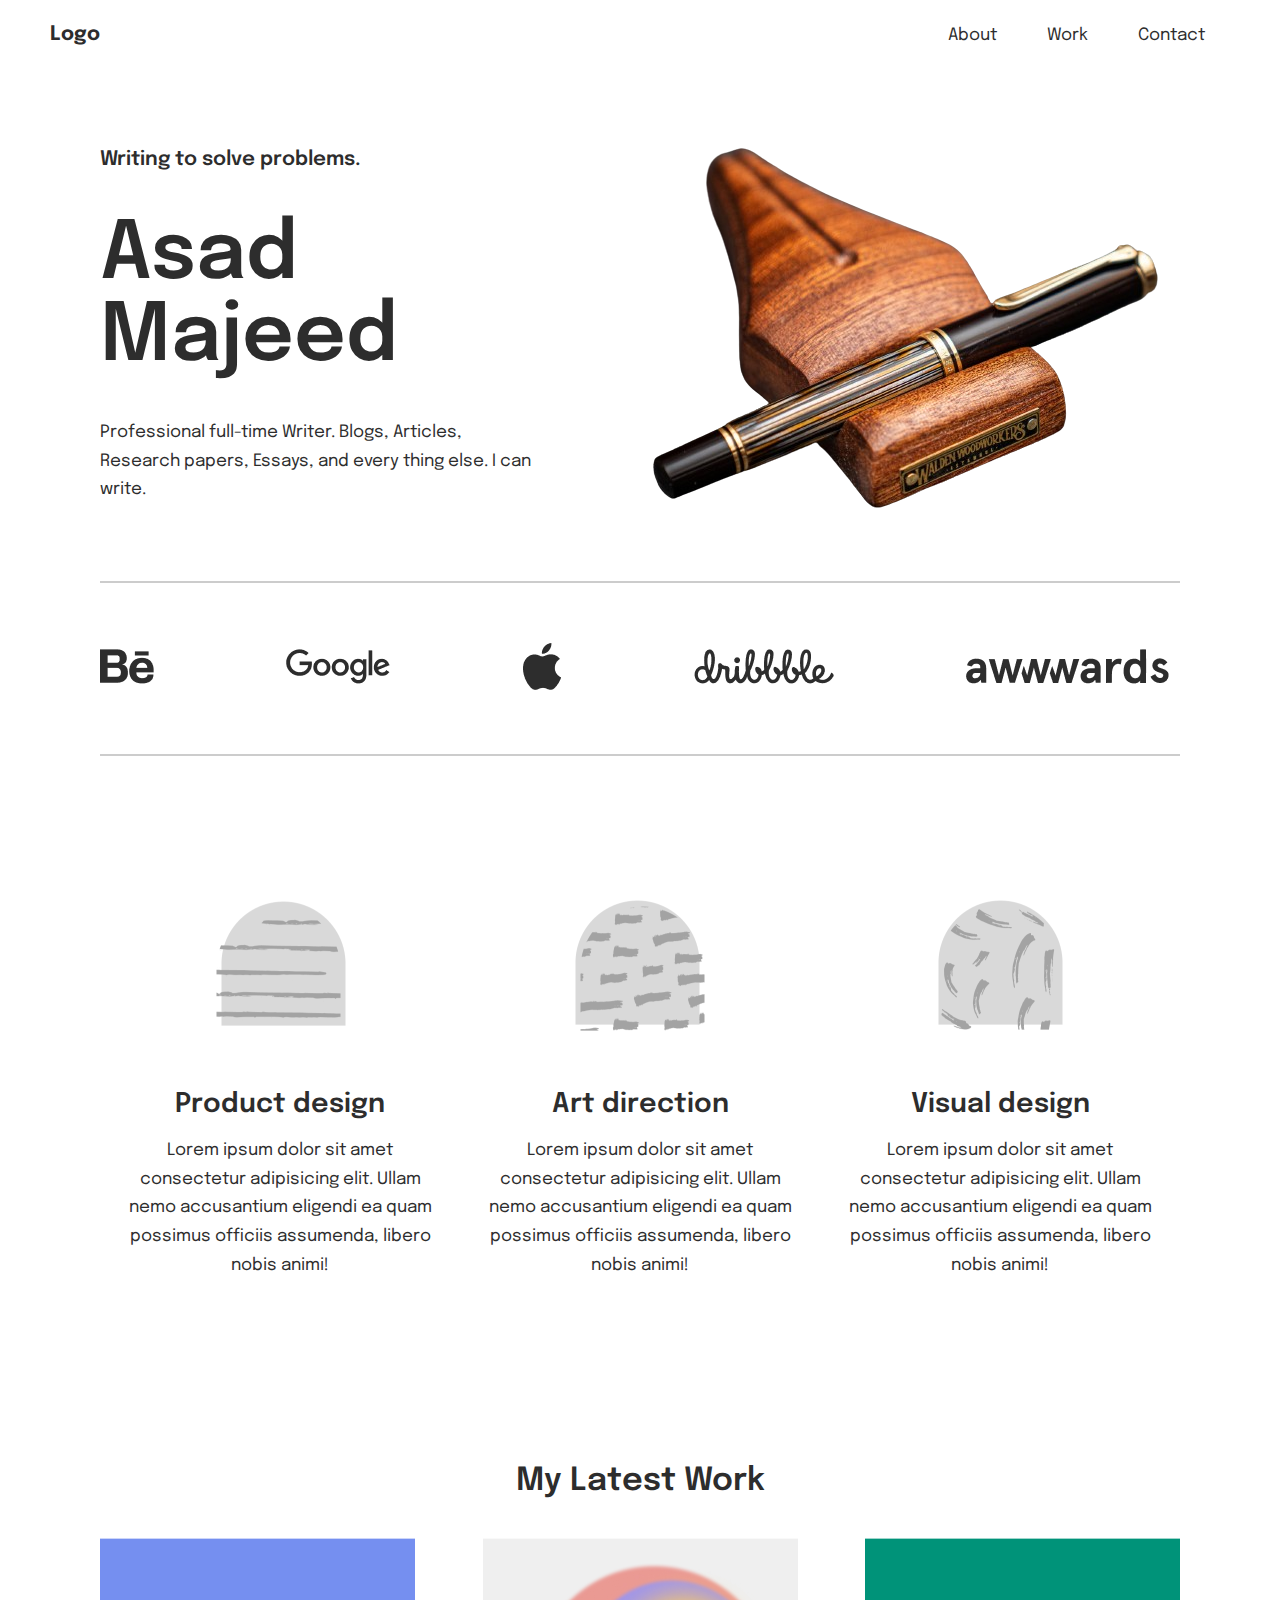
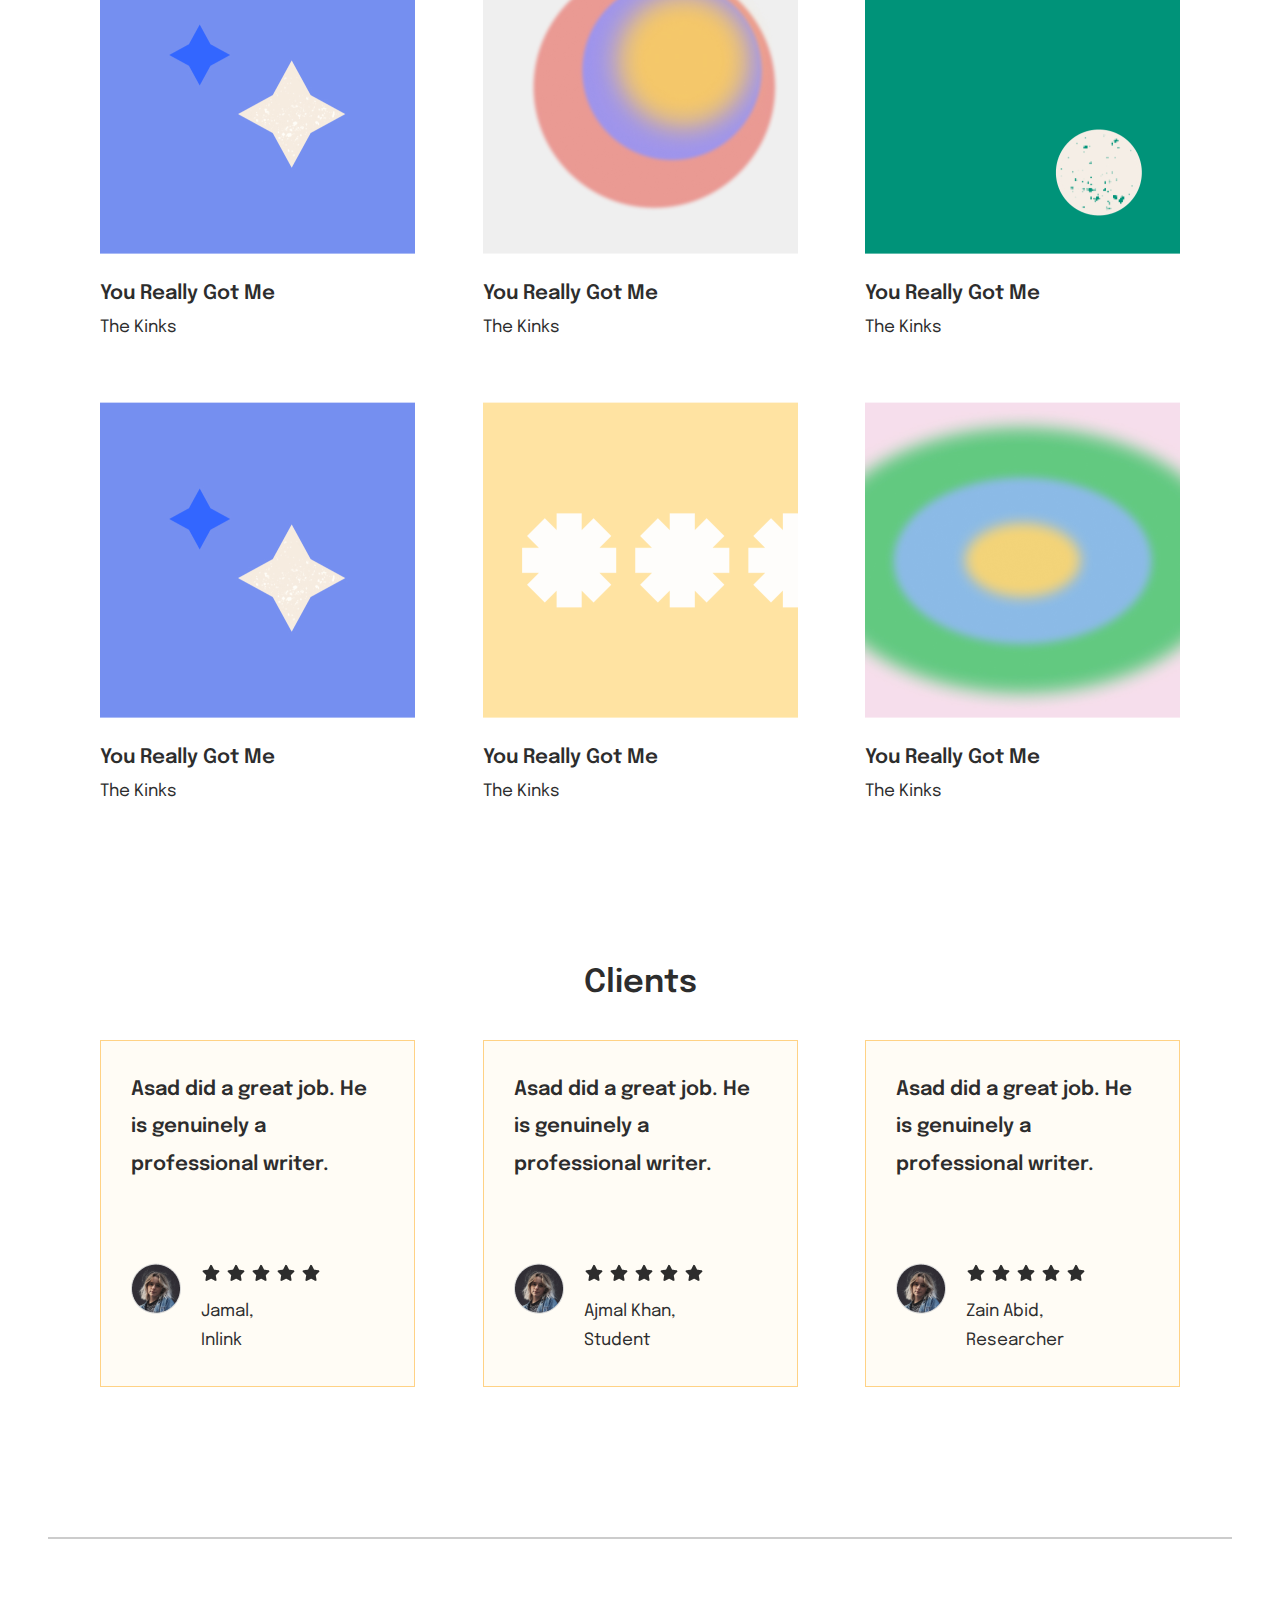
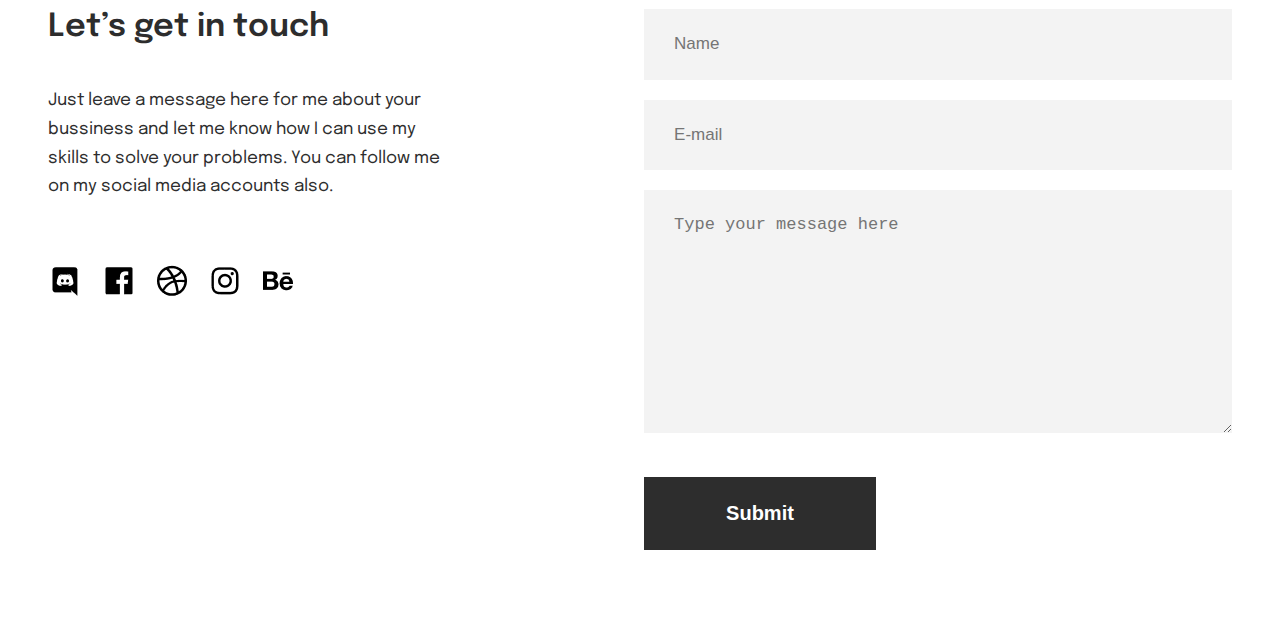
==== index.html @ e64f4160 "first commit" ====
<!DOCTYPE html>
<html lang="en">
<head>
    <meta charset="UTF-8">
    <meta name="viewport" content="width=device-width, initial-scale=1.0">
    <meta name="description" content="">
    <meta name="keywords" content="">

    <!-- Title -->
    <title>Writr Portfolio</title>

    <!-- Style Sheets -->
    <link rel="stylesheet" href="style.css">

    <!-- Fonts -->
    <link rel="preconnect" href="https://fonts.googleapis.com">
    <link rel="preconnect" href="https://fonts.gstatic.com" crossorigin>
    <link href="https://fonts.googleapis.com/css2?family=Epilogue:wght@100..900&display=swap" rel="stylesheet">

    <!-- JavaScripts -->
    <script defer src="script.js"></script>

</head>
<body>
    <div class="container">

        <!-- Header -->
        <header class="header">

            <div class="top_nav_bar">

                <div class="logo_div">
                    <a href="./index.html" class="logo_link"><span class="logo">Logo</span></a>
                </div>
        
                <div class="nav_toggle_div">
                    <button class="nav_toogle_btn" id="navToggleButton">
                        <!-- <span class="open_nav" id="openNav"></span>
                        <span class="close_nav" id="closeNav"></span> -->
                        <img src="./assets/Menu.png" alt="Menu">
                    </button>
                </div>
        
                <nav class="nav" id="navigation">
                    <ul class="nav_list">
                        <li class="nav_list_item"><a href="./about.html" class="nav_link">About</a></li>
                        <li class="nav_list_item"><a href="./index.html#work" class="nav_link" id="link">Work</a></li>
                        <li class="nav_list_item"><a href="./index.html#contact" class="nav_link" id="link2">Contact</a></li>
                    </ul>
                </nav>
            </div>

            <div class="hero_section">
                <div class="main_heading_section">
                    <h2 class="main_heading_prefix">Writing to solve problems.</h2>
                    <h1 class="main_heading">Asad Majeed</h1>
                    <p class="description">Professional full-time Writer. Blogs, Articles, Research papers, Essays, and every thing else. I can write.</p>
                </div>
                <div class="hero_img_section">
                    <img class="mobile_hero_img" src="./assets/pen.png" alt="Hero Image">
                    <img class="desktop_hero_img" src="./assets/pen.png" alt="Hero Image">
                </div>
            </div>
    
        </header>
    

        <!-- Main -->
        <main class="main">
            <!-- Logos Section -->
            <div class="logos_section">
                <ul class="logos_mobile">
                    <div class="stripe-1">
                        <li class="logos_list_item"><img src="./assets/Google.png" alt="" class="company_logo"></li>
                        <li class="logos_list_item"><img src="./assets/Behance.png" alt="" class="company_logo"></li>
                    </div>
                    <div class="stripe-2">
                        <li class="logos_list_item"><img src="./assets/Dribbble.png" alt="" class="company_logo"></li>
                        <li class="logos_list_item"><img src="./assets/Apple.png" alt="" class="company_logo"></li>
                    </div>
                    <li class="logos_list_item"><img src="./assets/Awwwards.png" alt="" class="company_logo"></li>
                </ul>
                <ul class="logos_desktop">
                    <li class="logos_list_item"><img src="./assets/Behance (1).png" alt="" class="company_logo"></li>
                    <li class="logos_list_item"><img src="./assets/Google (1).png" alt="" class="company_logo"></li>
                    <li class="logos_list_item"><img src="./assets/Apple (1).png" alt="" class="company_logo"></li>
                    <li class="logos_list_item"><img src="./assets/Dribbble (1).png" alt="" class="company_logo"></li>
                    <li class="logos_list_item"><img src="./assets/Awwwards (1).png" alt="" class="company_logo"></li>
                </ul>
            </div>

            <!-- Skills Section -->
            <div class="skills_section">
                <div class="skill skill_1">
                    <img src="./assets/Image placeholder.png" alt="" class="skill_img">
                    <h3 class="skills_heading">Product design</h3>
                    <p class="skills_description">Lorem ipsum dolor sit amet consectetur adipisicing elit. Ullam nemo accusantium eligendi ea quam possimus officiis assumenda, libero nobis animi!</p>
                </div>
                <div class="skill skill_2">
                    <img src="./assets/Image placeholder (1).png" alt="" class="skill_img">
                    <h3 class="skills_heading">Art direction</h3>
                    <p class="skills_description">Lorem ipsum dolor sit amet consectetur adipisicing elit. Ullam nemo accusantium eligendi ea quam possimus officiis assumenda, libero nobis animi!</p>
                </div>
                <div class="skill skill_3">
                    <img src="./assets/Image placeholder (2).png" alt="" class="skill_img">
                    <h3 class="skills_heading">Visual design</h3>
                    <p class="skills_description">Lorem ipsum dolor sit amet consectetur adipisicing elit. Ullam nemo accusantium eligendi ea quam possimus officiis assumenda, libero nobis animi!</p>
                </div>
            </div>

            <!-- Latest work Section -->
            <div class="latest_work_section" id="work">
                <h2 class="latest_work_heading">My Latest Work</h2>
                <div class="works">
                    <div class="work_stripe_1">
                        <div class="work">
                            <img src="./assets/Image (3).png" alt="" class="work_img">
                            <h3 class="work_heading">You Really Got Me</h3>
                            <p class="work_name">The Kinks</p>
                        </div>
                        <div class="work">
                            <img src="./assets/Image (1).png" alt="" class="work_img">
                            <h3 class="work_heading">You Really Got Me</h3>
                            <p class="work_name">The Kinks</p>
                        </div>
                        <div class="work">
                            <img src="./assets/Image (2).png" alt="" class="work_img">
                            <h3 class="work_heading">You Really Got Me</h3>
                            <p class="work_name">The Kinks</p>
                        </div>
                    </div>
                    <div class="work_stripe_2">
                        <div class="work">
                            <img src="./assets/Image (3).png" alt="" class="work_img">
                            <h3 class="work_heading">You Really Got Me</h3>
                            <p class="work_name">The Kinks</p>
                        </div>
                        <div class="work">
                            <img src="./assets/Image (4).png" alt="" class="work_img">
                            <h3 class="work_heading">You Really Got Me</h3>
                            <p class="work_name">The Kinks</p>
                        </div>
                        <div class="work">
                            <img src="./assets/Image (5).png" alt="" class="work_img">
                            <h3 class="work_heading">You Really Got Me</h3>
                            <p class="work_name">The Kinks</p>
                        </div>
                    </div>
                </div>
            </div>

            <!-- Clients Section -->
            <div class="clients_sction">
                <h2 class="clients_heading">Clients</h2>
                <div class="clients">
                    <div class="client_card">
                        <p class="clients_card_text">Asad did a great job. He is genuinely a professional writer.</p>
                        <div class="clients_info">
                            <div class="clients_dp_div">
                                <img src="./assets/Author images.png" alt="" class="clients_dp">
                            </div>
                            <div class="clients_name_and_rating_div">
                                <div class="clients_rating_div">
                                    <img src="./assets/Rate stars.png" alt="" class="clients_rating">
                                </div>                                
                                <p class="clients_name">Jamal, </p>
                                <!-- <br> -->
                                <p class="clients_role">Inlink</p>
                            </div>
                        </div>
                    </div>
                    <div class="client_card">
                        <!-- <p class="clients_card_text">I am very happy by the piece of art Asad created. It solved my problems and I recomend him to everyone.</p> -->
                        <p class="clients_card_text">Asad did a great job. He is genuinely a professional writer.</p>
                        <div class="clients_info">
                            <div class="clients_dp_div">
                                <img src="./assets/Author images.png" alt="" class="clients_dp">
                            </div>
                            <div class="clients_name_and_rating_div">
                                <div class="clients_rating_div">
                                    <img src="./assets/Rate stars.png" alt="" class="clients_rating">
                                </div>                                
                                <p class="clients_name">Ajmal Khan, </p>
                                <!-- <br> -->
                                <p class="clients_role">Student</p>
                            </div>
                        </div>
                    </div>
                    <div class="client_card">
                        <!-- <p class="clients_card_text">Absoulutely amazing job done in very short time. He is master of his work and also very good in comunication. I had a greate time working with him.</p> -->
                        <p class="clients_card_text">Asad did a great job. He is genuinely a professional writer.</p>
                        <div class="clients_info">
                            <div class="clients_dp_div">
                                <img src="./assets/Author images.png" alt="" class="clients_dp">
                            </div>
                            <div class="clients_name_and_rating_div">
                                <div class="clients_rating_div">
                                    <img src="./assets/Rate stars.png" alt="" class="clients_rating">
                                </div>                                
                                <p class="clients_name">Zain Abid, </p>
                                <!-- <br> -->
                                <p class="clients_role">Researcher</p>
                            </div>
                        </div>
                    </div>
                </div>
            </div>
        </main>
    
        <!-- Footer -->
        <footer class="footer" id="contact">
            <div class="contact_info">
                <h3 class="contact_heading">Let’s get in touch</h3>
                <p class="contact_text">Just leave a message here for me about your bussiness and let me know how I can use my skills to solve your problems. You can follow me on my social media accounts also.</p>
                <div class="social_media_links">
                    <a href="" class="social_link"><img src="./assets/discord.png" alt="" class="social_link_img"></a>
                    <a href="" class="social_link"><img src="./assets/facebook.png" alt="" class="social_link_img"></a>
                    <a href="" class="social_link"><img src="./assets/dribbble(1).png" alt="" class="social_link_img"></a>
                    <a href="" class="social_link"><img src="./assets/nstagram.png" alt="" class="social_link_img"></a>
                    <a href="" class="social_link"><img src="./assets/behance(1).png" alt="" class="social_link_img"></a>
                </div>
            </div>

            <!-- Contact Form -->
            <div class="contact_form">
                <form action="" method="POST" class="form">
                    
                    <input type="text" id="name" name="name" class="input_name" placeholder="Name">

                    <input type="email" name="email" id="email" class="input_email" placeholder="E-mail">

                    <textarea rows="7" name="message" id="message" class="input_message" placeholder="Type your message here"></textarea>

                    <button type="submit" class="submit_btn">Submit</button>

                </form>
            </div>
        </footer>

    </div>
</body>
</html>
---- style.css ----
/***     Style Sheet for ""     ***/

/* Global Variables */
:root{
    /* colors */
    --clr-neutral: rgb(203, 241, 250);
    --clr-neutral: rgb(255, 255, 255);
    --clr-primary: rgb(80, 134, 233);
    --clr-secondary: rgb(92, 21, 21);

    --clr-text: rgba(45, 45, 45, 1);
    /* --clr-text: rgb(214, 214, 214); */
    --clr-link-hover: rgba(150, 150, 150, 1);

    --clr-white: rgb(255, 255, 255);
    --clr-black: rgb(0, 0, 0);

    --clr-light: rgb(255, 255, 255);
    /* --clr-light: rgb(12, 12, 12); */
    --clr-black: rgb(0, 0, 0);

    
    /* font sizes */
    --fs-xl-d: 5rem;
    --fs-xl-m: 4.063rem;
    --fs-h2: 2rem;
    --fs-h3: 1.688rem;
    --fs-600: 1.5rem;
    --fs-500: 1.25rem;
    --fs-normal: 1.063rem;    /* normal */
    --fs-300: 1rem;


    /* fonts */
    --f-primary: "Epilogue", sans-serif;


}

/* Resets */
*,*::before,*::after{
    margin: 0;
    padding: 0;
    box-sizing: border-box;
}

p{
    font-size: var(--fs-normal);
    line-height: 1.6875;
}

ul, ol{
    list-style: none;
}

/* Scroll Behavior */
/* @media (min-width: 900px) {
    html{
        scroll-snap-type: y mandatory;
    }
    
    .header, .logos_section, .skills_section, .latest_work_section, .clients_sction, .footer{
        scroll-snap-align: start;
    }
} */



/* Starting */

.container{
    /* max-width: 1080px; */
    max-width: 100vw;
    max-width: min(100vw, 2080px);
    margin-inline: auto;
    background-color: var(--clr-light);
    font-family: var(--f-primary);
    color: var(--clr-text);
}

.header, .main{
    padding-inline: 1.875rem;
    
    @media (min-width: 900px) {
        padding-inline: 6.25rem;
    }
}

.header{
    @media (min-width: 900px) {
        padding-inline: 3.125rem;
    }
}



/*** HEADER ***/
.top_nav_bar{
    padding-block: 1.5rem;
}

.top_nav_bar{
    display: flex;
    align-items: center;
    justify-content: space-between;
    /* margin: 1.25rem 1rem; */
    font-size: var(--fs-500);
}

.logo_link{
    color: var(--clr-text);
    text-decoration: none;
}

.logo{
    font-size: var(--fs-500);
    font-weight: 700;
}

.nav_toogle_btn{
    outline: none;
    border: none;
    background: transparent;
    cursor: pointer;
    z-index: 1;

    @media (min-width: 900px) {
        display: none;
    }
}

.nav_toggle_div:has(+ .active_nav) {
    .nav_toogle_btn{
        position: fixed;
        transform: translate(-100%, -40%);
    }
  }

/* .open_nav, .close_nav{
    display: inline-block;
    width: 20px;
    height: 20px;
} */

/* .open_nav{
    background-color: rgb(68, 255, 0);
}

.close_nav{
    background-color: rgb(255, 0, 0);
    display: none;
} */

.nav{
    position: fixed;
    top: 0;
    right: 0;
    height: 100vh;
    width: 100vw;
    display: grid;
    place-items: center;
    background-color: var(--clr-neutral);
    
    display: none;
    

    @media (min-width: 900px) {
        position: initial;
        height: unset;
        width: unset;
        display: initial;
        background-color: var(--clr-light);
    }
}

.active_nav{
    display: grid;
}

.nav_list{
    list-style: none;

    @media (min-width: 900px) {
        display: flex;
    }
}

.nav_list_item{
    margin-bottom: 3rem;
    
    @media (min-width: 900px) {
        margin-bottom: 0;
    }
}

.nav_link{
    font-size: var(--fs-600);
    color: var(--clr-text);
    text-decoration: none;
    font-weight: 500;
    
    @media (min-width: 900px) {
        padding: 1.563rem;
        font-size: var(--fs-normal);
        font-weight: 400;
    }
}

.nav_link:hover{
    color: var(--clr-link-hover);
}


/*** HERO SECTION ***/
.hero_section{
    display: flex;
    align-items: center;
    justify-content: center;
    flex-direction: column;
    gap: 3.75rem;
    /* flex-wrap: wrap; */
    padding: 3.125rem 0 3.75rem 0;
    
    @media (min-width: 900px) {
        /* padding: 6.25rem; */
        padding: calc(6.25rem - 3.125rem);
        flex-direction: row;
        gap: 1.75rem;
    }
}

.main_heading_section{
    text-align: center;
    
    @media (min-width: 900px) {
        text-align: left;
    }
}

.main_heading_prefix{
    font-size: var(--fs-500);
    font-weight: 600;
    line-height: 1.875rem;
}

.main_heading{
    margin: 1.5rem 0 1.25rem 0;
    font-size: var(--fs-xl-m);
    font-weight: 600;
    
    @media (min-width: 900px) {
        margin: 2.5rem 0 2.5rem 0;
        font-size: var(--fs-xl-d);
    }
}

.description{
    font-size: var(--fs-normal);
    /* line-height: 1.688rem; */
}

.desktop_hero_img{
    display: none;
}

.mobile_hero_img{
    max-width: calc(100vw - 3rem);
}

@media (min-width: 900px) {
    .mobile_hero_img{
        display: none;
    }

    .desktop_hero_img{
        display: initial;
    }
}



/*** MAIN ***/

.logos_section{
    margin-inline: calc(4.125rem - 1.875rem);
    padding-block: 3.75rem;
    border-block: 2px solid rgba(0, 0, 0, 0.2);

    @media (min-width: 900px) {
        margin: 0;
        padding: 3.75rem 0;
    }
}

.logos_desktop{
    display: none;
}

@media (min-width: 900px) {
    .logos_mobile{
        display: none;
    }

    .logos_desktop{
        display: flex;
        align-items: center;
        justify-content: space-between;
    }
}

.logos_mobile{
    text-align: center;
}

.stripe-1, .stripe-2{
    display: flex;
    align-items: center;
    justify-content: space-between;
}

.stripe-2{
    margin-block: 3.75rem;
}


/* Skills Section */

.skills_section{
    padding-block: 8rem 5.5rem;
    padding-inline: calc(3.875rem - 1.875rem);
    text-align: center;

    @media (min-width: 900px) {
        display: flex;
        justify-content: space-between;
        padding-block: 9rem;
        padding-inline: 0;
    }
}

.skill_2{
    margin-block: 7.813rem;

    @media (min-width: 900px) {
        margin: 0;
    }
}

.skills_heading{
    margin-block: 3.5rem 1.188rem;
    font-size: var(--fs-h3);
    font-weight: 600;
}

.skills_description{
    @media (min-width: 900px) {
        padding-inline: 1.3rem;
    }
}


/* Latext Work Section */
.latest_work_section{
    margin-block: 2.5rem;
}

.latest_work_heading{
    margin-block: 0 2.5rem;
    font-size: var(--fs-h2);
    font-weight: 600;
    text-align: center;
}

.work{
    width: 100%;
    margin-bottom: 3.75rem;

    @media (min-width: 900px) {
        width: unset;
        /* margin-bottom: 0; */
    }
}

.work_img{
    width: 100%;

    @media (min-width: 900px) {
        max-width: 315px;
    }
}

.work_heading{
    margin-block: 1.563rem 0.625rem;
    font-size: var(--fs-500);
    font-weight: 600;
}

.work_stripe_1, .work_stripe_2{
    @media (min-width: 900px) {
        display: flex;
        justify-content: space-between;
        gap: 4.219rem;
    }
}


/* Clients Section */
.clients_sction{
    margin-block: 10rem 8rem;

    @media (min-width: 900px) {
        margin-block: 6.25rem 9.375rem;
    }
}

.clients_heading{
    margin-bottom: 2.5rem;
    font-size: var(--fs-h2);
    font-weight: 600;
    text-align: center;
}

.clients{
    @media (min-width: 900px) {
        display: flex;
        justify-content: space-between;
        gap: 4.219rem;
    }    
}

.clients .client_card:nth-child(2){
    margin-block: 3.75rem;
    
    @media (min-width: 900px) {
        margin-block: 0;
    }
}

.client_card{
    padding: 1.875rem;
    background-color: rgba(255, 252, 245, 1);
    /* background-color: rgb(239, 197, 99); */
    border: 1.5px solid rgba(255, 210, 133, 1);
}

.clients_card_text{
    margin-bottom: 5rem;
    font-size: var(--fs-500);
    font-weight: 600;
    line-height: 1.875;
}

.clients_info{
    display: flex;
    gap: 1.25rem;
}

.clients_rating_div{
    margin-bottom: 0.625rem;
}



/*** FOOTER ***/
.footer{
    margin-inline: 1.875rem;
    padding-block: 4.375rem;
    border-top: 2px solid rgba(0, 0, 0, 0.2);

    @media (min-width: 900px) {
        /* margin-inline: 6.25rem; */
        margin-inline: 3rem;
        display: flex;
        justify-content: space-between;
        gap: 11.875rem;
    }
}

.contact_info{
    margin-bottom: 5rem;

    @media (min-width: 900px) {
        margin-bottom: 0;
    }
}

.contact_heading{
    font-size: var(--fs-h2);
    font-weight: 600;
    line-height: 1.2;
}

.contact_text{
    margin-block: 2.5rem 3.75rem;
    /* max-width: 65ch; */
    max-width: 75ch;
}

.social_link{
    margin-right: 0.813rem;
}


/* Contact Form */
.input_name, .input_email, .input_message{
    min-width: 100%;
    padding: 1.313rem 1.875rem;
    outline: none;
    border: none;
    background-color: rgba(243, 243, 243, 1);
    font-size: var(--fs-normal);
    line-height: 1.6875;
    color: var(--clr-text);
    
}

.input_email{
    margin-block: 1.25rem;
}

.submit_btn{
    margin-top: 2.5rem;
    padding: 1.563rem 5.125rem;
    font-size: var(--fs-500);
    font-weight: 600;
    color: var(--clr-white);
    background-color: var(--clr-text);
    outline: none;
    border: none;
}
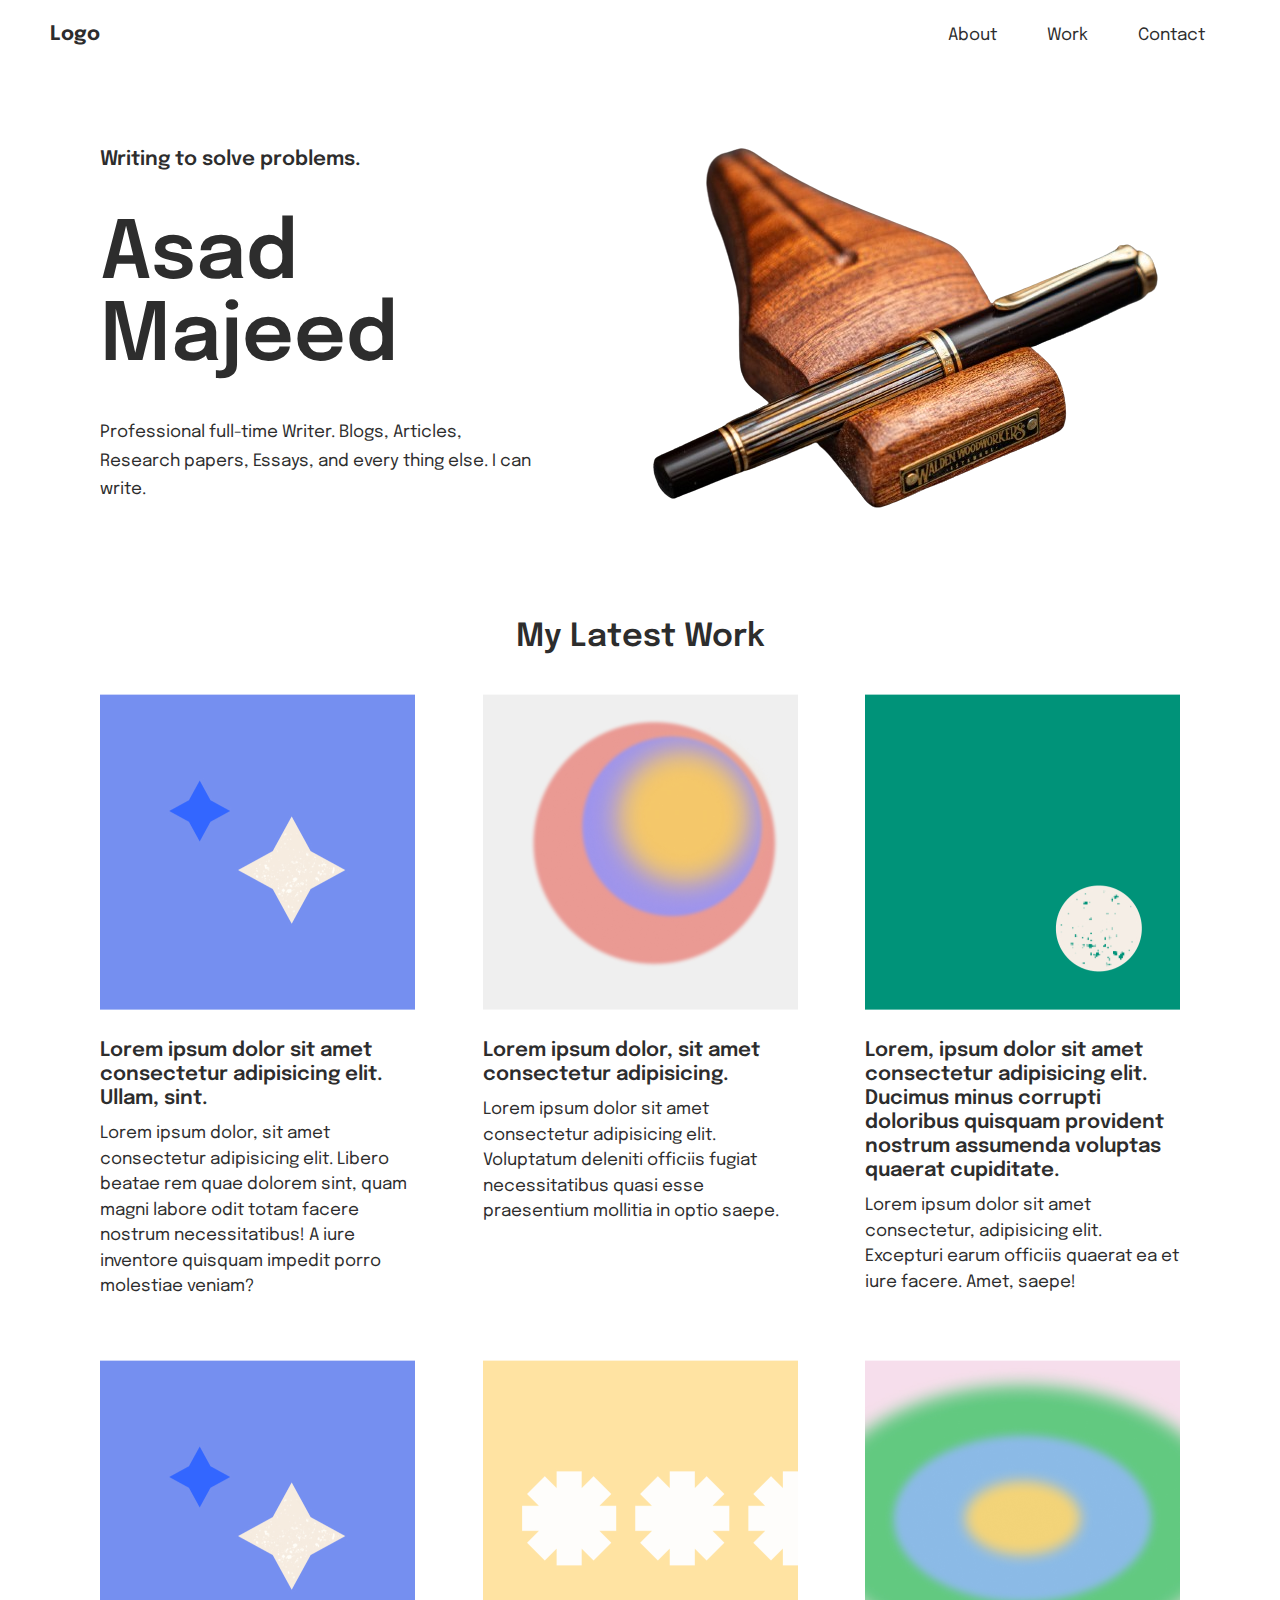
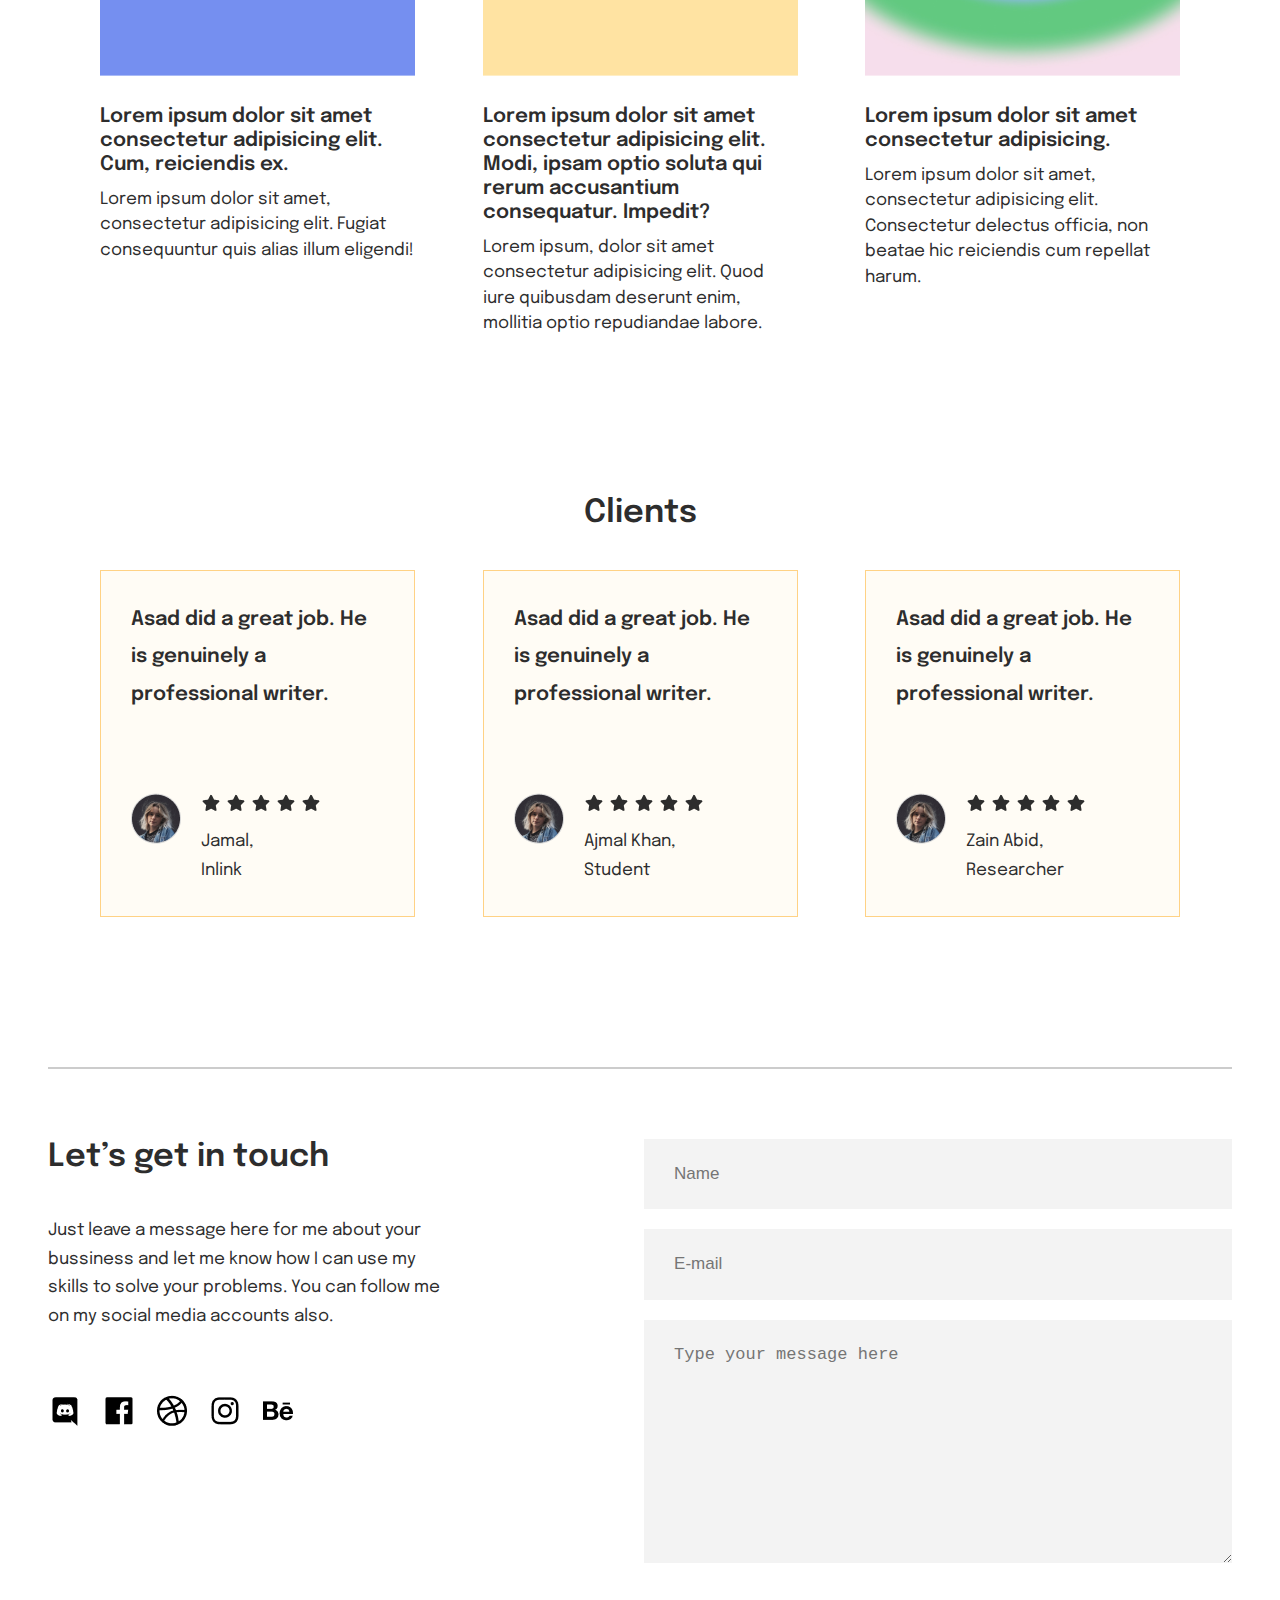
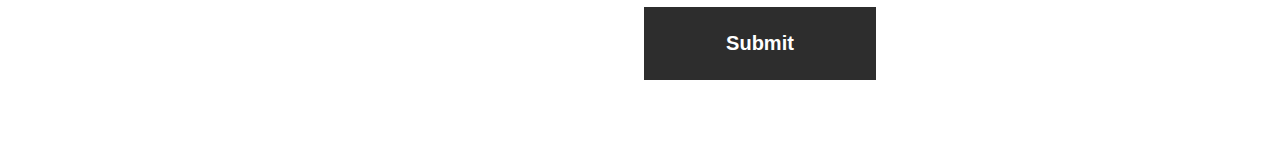
==== commit 0ecf80ac: "Updated" ====
--- a/index.html
+++ b/index.html
@@ -6,8 +6,12 @@
     <meta name="description" content="">
     <meta name="keywords" content="">
 
+    <!-- Copyright -->
+    <meta name='copyright' content='Pakodev'>
+    <meta name="owner" content="PakoDev, pakodev.info@gmail.com">
+    
     <!-- Title -->
-    <title>Writr Portfolio</title>
+    <title>Writer Portfolio</title>
 
     <!-- Style Sheets -->
     <link rel="stylesheet" href="style.css">
@@ -35,8 +39,6 @@
         
                 <div class="nav_toggle_div">
                     <button class="nav_toogle_btn" id="navToggleButton">
-                        <!-- <span class="open_nav" id="openNav"></span>
-                        <span class="close_nav" id="closeNav"></span> -->
                         <img src="./assets/Menu.png" alt="Menu">
                     </button>
                 </div>
@@ -67,84 +69,55 @@
 
         <!-- Main -->
         <main class="main">
-            <!-- Logos Section -->
-            <div class="logos_section">
-                <ul class="logos_mobile">
-                    <div class="stripe-1">
-                        <li class="logos_list_item"><img src="./assets/Google.png" alt="" class="company_logo"></li>
-                        <li class="logos_list_item"><img src="./assets/Behance.png" alt="" class="company_logo"></li>
-                    </div>
-                    <div class="stripe-2">
-                        <li class="logos_list_item"><img src="./assets/Dribbble.png" alt="" class="company_logo"></li>
-                        <li class="logos_list_item"><img src="./assets/Apple.png" alt="" class="company_logo"></li>
-                    </div>
-                    <li class="logos_list_item"><img src="./assets/Awwwards.png" alt="" class="company_logo"></li>
-                </ul>
-                <ul class="logos_desktop">
-                    <li class="logos_list_item"><img src="./assets/Behance (1).png" alt="" class="company_logo"></li>
-                    <li class="logos_list_item"><img src="./assets/Google (1).png" alt="" class="company_logo"></li>
-                    <li class="logos_list_item"><img src="./assets/Apple (1).png" alt="" class="company_logo"></li>
-                    <li class="logos_list_item"><img src="./assets/Dribbble (1).png" alt="" class="company_logo"></li>
-                    <li class="logos_list_item"><img src="./assets/Awwwards (1).png" alt="" class="company_logo"></li>
-                </ul>
-            </div>
-
-            <!-- Skills Section -->
-            <div class="skills_section">
-                <div class="skill skill_1">
-                    <img src="./assets/Image placeholder.png" alt="" class="skill_img">
-                    <h3 class="skills_heading">Product design</h3>
-                    <p class="skills_description">Lorem ipsum dolor sit amet consectetur adipisicing elit. Ullam nemo accusantium eligendi ea quam possimus officiis assumenda, libero nobis animi!</p>
-                </div>
-                <div class="skill skill_2">
-                    <img src="./assets/Image placeholder (1).png" alt="" class="skill_img">
-                    <h3 class="skills_heading">Art direction</h3>
-                    <p class="skills_description">Lorem ipsum dolor sit amet consectetur adipisicing elit. Ullam nemo accusantium eligendi ea quam possimus officiis assumenda, libero nobis animi!</p>
-                </div>
-                <div class="skill skill_3">
-                    <img src="./assets/Image placeholder (2).png" alt="" class="skill_img">
-                    <h3 class="skills_heading">Visual design</h3>
-                    <p class="skills_description">Lorem ipsum dolor sit amet consectetur adipisicing elit. Ullam nemo accusantium eligendi ea quam possimus officiis assumenda, libero nobis animi!</p>
-                </div>
-            </div>
-
             <!-- Latest work Section -->
             <div class="latest_work_section" id="work">
                 <h2 class="latest_work_heading">My Latest Work</h2>
                 <div class="works">
                     <div class="work_stripe_1">
-                        <div class="work">
-                            <img src="./assets/Image (3).png" alt="" class="work_img">
-                            <h3 class="work_heading">You Really Got Me</h3>
-                            <p class="work_name">The Kinks</p>
-                        </div>
-                        <div class="work">
-                            <img src="./assets/Image (1).png" alt="" class="work_img">
-                            <h3 class="work_heading">You Really Got Me</h3>
-                            <p class="work_name">The Kinks</p>
-                        </div>
-                        <div class="work">
-                            <img src="./assets/Image (2).png" alt="" class="work_img">
-                            <h3 class="work_heading">You Really Got Me</h3>
-                            <p class="work_name">The Kinks</p>
-                        </div>
+                        <a href="" class="work_link">
+                            <div class="work">
+                                <img src="./assets/Image (3).png" alt="" class="work_img">
+                                <h3 class="work_heading">Lorem ipsum dolor sit amet consectetur adipisicing elit. Ullam, sint.</h3>
+                                <p class="work_name">Lorem ipsum dolor, sit amet consectetur adipisicing elit. Libero beatae rem quae dolorem sint, quam magni labore odit totam facere nostrum necessitatibus! A iure inventore quisquam impedit porro molestiae veniam?</p>
+                            </div>
+                        </a>
+                        <a href="" class="work_link">
+                            <div class="work">
+                                <img src="./assets/Image (1).png" alt="" class="work_img">
+                                <h3 class="work_heading">Lorem ipsum dolor, sit amet consectetur adipisicing.</h3>
+                                <p class="work_name">Lorem ipsum dolor sit amet consectetur adipisicing elit. Voluptatum deleniti officiis fugiat necessitatibus quasi esse praesentium mollitia in optio saepe.</p>
+                            </div>
+                        </a>
+                        <a href="" class="work_link">
+                            <div class="work">
+                                <img src="./assets/Image (2).png" alt="" class="work_img">
+                                <h3 class="work_heading">Lorem, ipsum dolor sit amet consectetur adipisicing elit. Ducimus minus corrupti doloribus quisquam provident nostrum assumenda voluptas quaerat cupiditate.</h3>
+                                <p class="work_name">Lorem ipsum dolor sit amet consectetur, adipisicing elit. Excepturi earum officiis quaerat ea et iure facere. Amet, saepe!</p>
+                            </div>
+                        </a>
                     </div>
                     <div class="work_stripe_2">
-                        <div class="work">
-                            <img src="./assets/Image (3).png" alt="" class="work_img">
-                            <h3 class="work_heading">You Really Got Me</h3>
-                            <p class="work_name">The Kinks</p>
-                        </div>
-                        <div class="work">
-                            <img src="./assets/Image (4).png" alt="" class="work_img">
-                            <h3 class="work_heading">You Really Got Me</h3>
-                            <p class="work_name">The Kinks</p>
-                        </div>
-                        <div class="work">
-                            <img src="./assets/Image (5).png" alt="" class="work_img">
-                            <h3 class="work_heading">You Really Got Me</h3>
-                            <p class="work_name">The Kinks</p>
-                        </div>
+                        <a href="" class="work_link">
+                            <div class="work">
+                                <img src="./assets/Image (3).png" alt="" class="work_img">
+                                <h3 class="work_heading">Lorem ipsum dolor sit amet consectetur adipisicing elit. Cum, reiciendis ex.</h3>
+                                <p class="work_name">Lorem ipsum dolor sit amet, consectetur adipisicing elit. Fugiat consequuntur quis alias illum eligendi!</p>
+                            </div>
+                        </a>
+                        <a href="" class="work_link">
+                            <div class="work">
+                                <img src="./assets/Image (4).png" alt="" class="work_img">
+                                <h3 class="work_heading">Lorem ipsum dolor sit amet consectetur adipisicing elit. Modi, ipsam optio soluta qui rerum accusantium consequatur. Impedit?</h3>
+                                <p class="work_name">Lorem ipsum, dolor sit amet consectetur adipisicing elit. Quod iure quibusdam deserunt enim, mollitia optio repudiandae labore.</p>
+                            </div>
+                        </a>
+                        <a href="" class="work_link">
+                            <div class="work">
+                                <img src="./assets/Image (5).png" alt="" class="work_img">
+                                <h3 class="work_heading">Lorem ipsum dolor sit amet consectetur adipisicing.</h3>
+                                <p class="work_name">Lorem ipsum dolor sit amet, consectetur adipisicing elit. Consectetur delectus officia, non beatae hic reiciendis cum repellat harum.</p>
+                            </div>
+                        </a>
                     </div>
                 </div>
             </div>
@@ -164,13 +137,11 @@
                                     <img src="./assets/Rate stars.png" alt="" class="clients_rating">
                                 </div>                                
                                 <p class="clients_name">Jamal, </p>
-                                <!-- <br> -->
                                 <p class="clients_role">Inlink</p>
                             </div>
                         </div>
                     </div>
                     <div class="client_card">
-                        <!-- <p class="clients_card_text">I am very happy by the piece of art Asad created. It solved my problems and I recomend him to everyone.</p> -->
                         <p class="clients_card_text">Asad did a great job. He is genuinely a professional writer.</p>
                         <div class="clients_info">
                             <div class="clients_dp_div">
@@ -181,13 +152,11 @@
                                     <img src="./assets/Rate stars.png" alt="" class="clients_rating">
                                 </div>                                
                                 <p class="clients_name">Ajmal Khan, </p>
-                                <!-- <br> -->
                                 <p class="clients_role">Student</p>
                             </div>
                         </div>
                     </div>
                     <div class="client_card">
-                        <!-- <p class="clients_card_text">Absoulutely amazing job done in very short time. He is master of his work and also very good in comunication. I had a greate time working with him.</p> -->
                         <p class="clients_card_text">Asad did a great job. He is genuinely a professional writer.</p>
                         <div class="clients_info">
                             <div class="clients_dp_div">
@@ -198,7 +167,6 @@
                                     <img src="./assets/Rate stars.png" alt="" class="clients_rating">
                                 </div>                                
                                 <p class="clients_name">Zain Abid, </p>
-                                <!-- <br> -->
                                 <p class="clients_role">Researcher</p>
                             </div>
                         </div>
--- a/style.css
+++ b/style.css
@@ -1,23 +1,19 @@
-/***     Style Sheet for ""     ***/
+/***     Style Sheet for "Writer Portfolio Index Page"     ***/
 
 /* Global Variables */
 :root{
     /* colors */
-    --clr-neutral: rgb(203, 241, 250);
     --clr-neutral: rgb(255, 255, 255);
     --clr-primary: rgb(80, 134, 233);
     --clr-secondary: rgb(92, 21, 21);
 
     --clr-text: rgba(45, 45, 45, 1);
-    /* --clr-text: rgb(214, 214, 214); */
     --clr-link-hover: rgba(150, 150, 150, 1);
 
     --clr-white: rgb(255, 255, 255);
     --clr-black: rgb(0, 0, 0);
-
     --clr-light: rgb(255, 255, 255);
-    /* --clr-light: rgb(12, 12, 12); */
-    --clr-black: rgb(0, 0, 0);
+
 
     
     /* font sizes */
@@ -53,23 +49,12 @@
     list-style: none;
 }
 
-/* Scroll Behavior */
-/* @media (min-width: 900px) {
-    html{
-        scroll-snap-type: y mandatory;
-    }
-    
-    .header, .logos_section, .skills_section, .latest_work_section, .clients_sction, .footer{
-        scroll-snap-align: start;
-    }
-} */
 
 
 
 /* Starting */
 
 .container{
-    /* max-width: 1080px; */
     max-width: 100vw;
     max-width: min(100vw, 2080px);
     margin-inline: auto;
@@ -134,22 +119,7 @@
         position: fixed;
         transform: translate(-100%, -40%);
     }
-  }
-
-/* .open_nav, .close_nav{
-    display: inline-block;
-    width: 20px;
-    height: 20px;
-} */
-
-/* .open_nav{
-    background-color: rgb(68, 255, 0);
-}
-
-.close_nav{
-    background-color: rgb(255, 0, 0);
-    display: none;
-} */
+}
 
 .nav{
     position: fixed;
@@ -218,7 +188,6 @@
     justify-content: center;
     flex-direction: column;
     gap: 3.75rem;
-    /* flex-wrap: wrap; */
     padding: 3.125rem 0 3.75rem 0;
     
     @media (min-width: 900px) {
@@ -256,7 +225,6 @@
 
 .description{
     font-size: var(--fs-normal);
-    /* line-height: 1.688rem; */
 }
 
 .desktop_hero_img{
@@ -371,12 +339,17 @@
     text-align: center;
 }
 
+.work_link{
+    color: var(--clr-text);
+    text-decoration: none;
+}
+
 .work{
     width: 100%;
     margin-bottom: 3.75rem;
 
     @media (min-width: 900px) {
-        width: unset;
+        max-width: 315px;
         /* margin-bottom: 0; */
     }
 }
@@ -384,15 +357,20 @@
 .work_img{
     width: 100%;
 
-    @media (min-width: 900px) {
+    /* @media (min-width: 900px) {
         max-width: 315px;
-    }
+    } */
 }
 
 .work_heading{
     margin-block: 1.563rem 0.625rem;
     font-size: var(--fs-500);
     font-weight: 600;
+    line-height: 1.2;
+}
+
+.work_name{
+    line-height: 1.5;
 }
 
 .work_stripe_1, .work_stripe_2{
@@ -439,7 +417,6 @@
 .client_card{
     padding: 1.875rem;
     background-color: rgba(255, 252, 245, 1);
-    /* background-color: rgb(239, 197, 99); */
     border: 1.5px solid rgba(255, 210, 133, 1);
 }
 
@@ -492,7 +469,6 @@
 
 .contact_text{
     margin-block: 2.5rem 3.75rem;
-    /* max-width: 65ch; */
     max-width: 75ch;
 }
 
